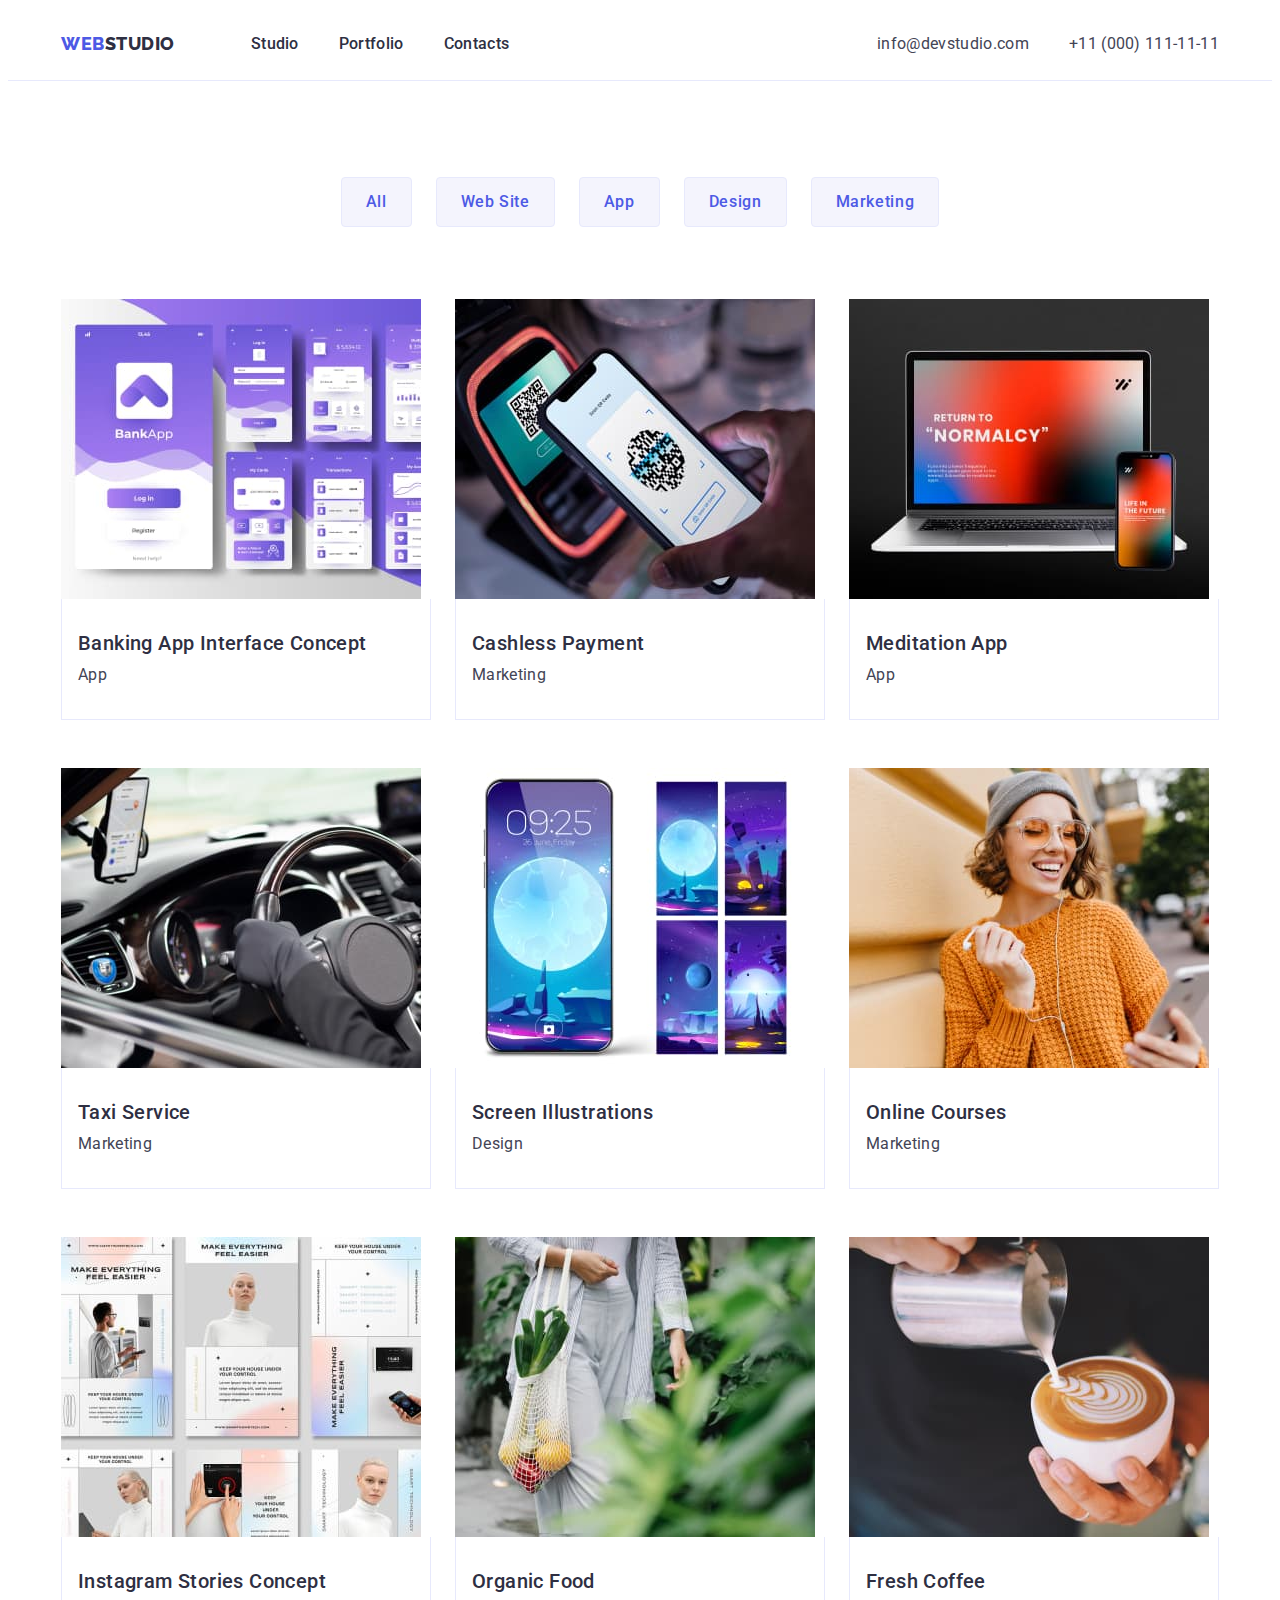
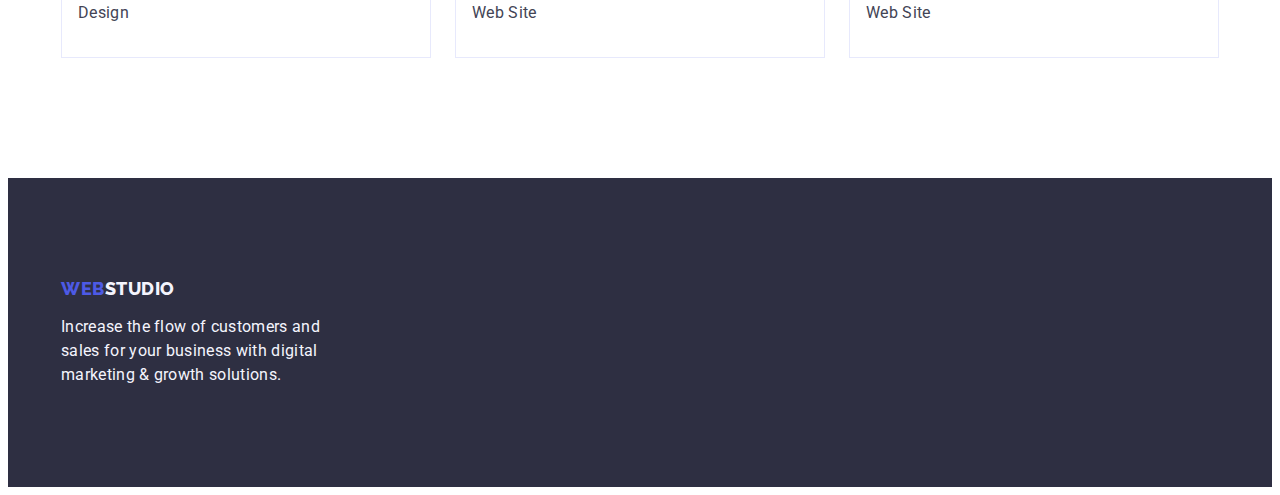
==== portfolio.html @ a3e1db14 "copied" ====
<!DOCTYPE html>
<html lang="en">
  <head>
    <meta charset="UTF-8" />
    <meta http-equiv="X-UA-Compatible" content="IE=edge" />
    <meta name="viewport" content="width=device-width, initial-scale=1.0" />
    <!-- normalize -->
    <link
      rel="stylesheet"
      href="https://cdnjs.cloudflare.com/ajax/libs/modern-normalize/2.0.0/modern-normalize.min.css"
      integrity="sha512-4xo8blKMVCiXpTaLzQSLSw3KFOVPWhm/TRtuPVc4WG6kUgjH6J03IBuG7JZPkcWMxJ5huwaBpOpnwYElP/m6wg=="
      crossorigin="anonymous"
      referrerpolicy="no-referrer"
    />
    <!-- fonts -->
    <link rel="preconnect" href="https://fonts.googleapis.com" />
    <link rel="preconnect" href="https://fonts.gstatic.com" crossorigin />
    <link
      href="https://fonts.googleapis.com/css2?family=Raleway:wght@800&family=Roboto:wght@400;500;700;900&display=swap"
      rel="stylesheet"
    />
    <!-- styles -->
    <link rel="stylesheet" href="./css/styles.css" />
    <title>WebStudio</title>
  </head>
  <body>
    <header class="header">
      <div class="container header-container">
        <nav class="nav-container">
          <a href="./index.html" class="logo link"
            >Web<span class="logo-secondary">Studio</span></a
          >
          <ul class="list list-container">
            <li><a class="link header-nav" href="./index.html">Studio</a></li>
            <li>
              <a class="link header-nav" href="./portfolio.html">Portfolio</a>
            </li>
            <li><a class="link header-nav" href="">Contacts</a></li>
          </ul>
        </nav>
        <address class="adress-container">
          <ul class="list sub-adress-container">
            <li>
              <a class="link address" href="mailto:info@devstudio.com"
                >info@devstudio.com</a
              >
            </li>
            <li>
              <a class="link address" href="tel:+110001111111"
                >+11 (000) 111-11-11</a
              >
            </li>
          </ul>
        </address>
      </div>
    </header>
    <main>
      <section class="portfolio">
        <div class="container">
          <!-- filter buttons -->
          <h1 hidden>projects examples</h1>
          <ul class="list filter-wrap">
            <li>
              <button type="button" class="button portfolio-button">All</button>
            </li>
            <li>
              <button type="button" class="button portfolio-button">
                Web Site
              </button>
            </li>
            <li>
              <button type="button" class="button portfolio-button">App</button>
            </li>
            <li>
              <button type="button" class="button portfolio-button">
                Design
              </button>
            </li>
            <li>
              <button type="button" class="button portfolio-button">
                Marketing
              </button>
            </li>
          </ul>
          <!-- works examples -->
          <ul class="list portf-examples-wrap">
            <li class="portf-examples">
              <a href="" class="link">
                <img
                  class="portfolio-pic"
                  src="./images/banking-app.jpg"
                  alt="applecation interface"
                  width="360"
                  height="300"
                />
                <div class="port-example-block">
                  <h2 class="example-title">Banking App Interface Concept</h2>
                  <p class="example-description">App</p>
                </div></a
              >
            </li>
            <li class="portf-examples">
              <a href="" class="link">
                <img
                  class="portfolio-pic"
                  src="./images/cashless-pay.jpg"
                  alt="apple-pay"
                  width="360"
                  height="300"
                />
                <div class="port-example-block">
                  <h2 class="example-title">Cashless Payment</h2>
                  <p class="example-description">Marketing</p>
                </div></a
              >
            </li>
            <li class="portf-examples">
              <a href="" class="link">
                <img
                  class="portfolio-pic"
                  src="./images/meditation-app.jpg"
                  alt="web site on destop"
                  width="360"
                  height="300"
                />
                <div class="port-example-block">
                  <h2 class="example-title">Meditation App</h2>
                  <p class="example-description">App</p>
                </div>
              </a>
            </li>
            <li class="portf-examples">
              <a href="" class="link">
                <img
                  class="portfolio-pic"
                  src="./images/taxi-service.jpg"
                  alt="drive wheel"
                  width="360"
                  height="300"
                />
                <div class="port-example-block">
                  <h2 class="example-title">Taxi Service</h2>
                  <p class="example-description">Marketing</p>
                </div></a
              >
            </li>
            <li class="portf-examples">
              <a href="" class="link">
                <img
                  class="portfolio-pic"
                  src="./images/screen-illustrations.jpg"
                  alt="wallpers on phone"
                  width="360"
                  height="300"
                />
                <div class="port-example-block">
                  <h2 class="example-title">Screen Illustrations</h2>
                  <p class="example-description">Design</p>
                </div>
              </a>
            </li>
            <li class="portf-examples">
              <a href="" class="link">
                <img
                  class="portfolio-pic"
                  src="./images/online-courses.jpg"
                  alt="happy women"
                  width="360"
                  height="300"
                />
                <div class="port-example-block">
                  <h2 class="example-title">Online Courses</h2>
                  <p class="example-description">Marketing</p>
                </div></a
              >
            </li>
            <li class="portf-examples">
              <a href="" class="link">
                <img
                  class="portfolio-pic"
                  src="./images/insta-stories.jpg"
                  alt="set of photos"
                  width="360"
                  height="300"
                />
                <div class="port-example-block">
                  <h2 class="example-title">Instagram Stories Concept</h2>
                  <p class="example-description">Design</p>
                </div></a
              >
            </li>
            <li class="portf-examples">
              <a href="" class="link">
                <img
                  class="portfolio-pic"
                  src="./images/organic-food.jpg"
                  alt="vegetables"
                  width="360"
                  height="300"
                />
                <div class="port-example-block">
                  <h2 class="example-title">Organic Food</h2>
                  <p class="example-description">Web Site</p>
                </div></a
              >
            </li>
            <li class="portf-examples">
              <a href="" class="link">
                <img
                  class="portfolio-pic"
                  src="./images/fresh-coffee.jpg"
                  alt="cup of coffee"
                  width="360"
                  height="300"
                />
                <div class="port-example-block">
                  <h2 class="example-title">Fresh Coffee</h2>
                  <p class="example-description">Web Site</p>
                </div></a
              >
            </li>
          </ul>
        </div>
      </section>
    </main>
    <footer class="footer">
      <div class="container footer-container">
        <a href="./index.html" class="logo link"
          >Web<span class="logo-secondary-alt">Studio</span></a
        >
        <p class="footer-text">
          Increase the flow of customers and sales for your business with
          digital marketing & growth solutions.
        </p>
      </div>
    </footer>
  </body>
</html>
---- css/styles.css ----
/* pallete */
/* iris rgba(77, 90, 229, 1) links colors*/
/* ocean rgba(64, 75, 191, 1) */
/* NAVY BLUE rgba(46, 47, 66, 1) overlay color*/
/* SLATE rgba(67, 68, 85, 1) body text color*/
/* cloud-color rgba(244, 244, 253, 1) */

/* *,
*::before,
*::after {
  box-sizing: border-box;
} */

p,
h1,
h2,
h3,
h4,
h5,
h6 {
  margin: 0;
}

ul,
ol {
  margin: 0;
  padding: 0;
}

img {
  display: block;
}

:root {
  --primary-text-color: #434455;
  --secondary-color: #ffffff;
  --navy-blue: #2e2f42;
  --links-text-color: #4d5ae5;
  --cloud-color: #f4f4fd;
  --ocean: #404bbf;
  --border-color: #e7e9fc;
}

.list {
  list-style: none;
}

body {
  color: var(--primary-text-color);
  font-family: "Roboto", sans-serif;
  background-color: var(--secondary-color);
}

.container {
  max-width: 1158px;
  padding-left: 15px;
  padding-right: 15px;
  margin: 0 auto;
  /* outline: 2px solid red; */
}

/* ----------HEADER--------- */
.header-container {
  display: flex;
  align-items: center;
}

.nav-container {
  display: flex;
  align-items: center;
}

.list-container {
  display: flex;
  align-items: center;
  gap: 40px;
}

.adress-container {
  margin-left: auto;
}

.sub-adress-container {
  display: flex;
  align-items: center;
  gap: 40px;
}

.header {
  font-size: 16px;
  line-height: 1.5;
  border-bottom: 1px solid #e7e9fc;
}

.logo {
  font-family: "Raleway", sans-serif;
  font-weight: 800;
  font-size: 18px;
  line-height: 1.17;
  color: var(--links-text-color);
  letter-spacing: 0.03em;
  text-decoration: none;
  text-transform: uppercase;
  /* margin-right: 76px; */
}
.header .logo {
  margin-right: 76px;
}

.logo-secondary {
  color: var(--navy-blue);
}

.logo-secondary-alt {
  color: var(--cloud-color);
}

.header-nav {
  font-family: inherit;
  font-weight: 500;
  letter-spacing: 0.02em;
  color: var(--navy-blue);
  font-style: normal;
  display: block;
  padding-top: 24px;
  padding-bottom: 24px;
}
.list-container {
}

.address {
  font-family: inherit;
  font-weight: 400;
  font-style: normal;
  letter-spacing: 0.02em;
  color: var(--primary-text-color);
}

.link {
  text-decoration: none;
}

.link:hover,
.link:focus {
  color: var(--ocean);
}

/* ----------HERO1--------- */
.hero {
  background-color: var(--navy-blue);
  padding-top: 188px;
  padding-bottom: 188px;
}

.hero-container {
}

.hero-caption {
  font-family: "Roboto";
  font-size: 56px;
  line-height: 1.07;
  letter-spacing: 0.02em;
  color: var(--secondary-color);
  display: block;
  max-width: 496px;
  margin-left: auto;
  margin-right: auto;
  margin-bottom: 48px;
}

/* ----------buttons--------- */
.button {
  font-family: "Roboto", sans-serif;
  font-weight: 500;
  font-size: 16px;
  line-height: 1.5;
  letter-spacing: 0.04em;
  cursor: pointer;
  border-radius: 4px;
  border: none;
}

.button:hover,
.button:focus {
  background-color: var(--ocean);
  color: var(--secondary-color);
  border: 1px solid transparent;
}

/* ----------button hero 1--------- */
.hero-button {
  color: var(--secondary-color);
  background-color: var(--links-text-color);
  display: block;
  margin: auto;
  min-width: 169px;
  height: 56px;
  box-shadow: 0px 4px 4px rgba(0, 0, 0, 0.15);
}

/* --------buttons portfolio------- */
.portfolio-button {
  background-color: var(--cloud-color);
  color: var(--links-text-color);
  padding: 12px 24px 12px 24px;
  border: 1px solid var(--border-color);
}

/* ----------GOALS 2--------- */

.goals-section {
  padding: 120px 0;
}

.goals-wrap {
  display: flex;
  align-items: center;
  gap: 24px;
}

.goals {
  font-size: 16px;
  line-height: 1.5;
  letter-spacing: 0.02em;
}

.goal-card {
  width: calc((100% - 72px) / 4);
}
.goals-subtitle {
  font-weight: 500;
  font-size: 20px;
  line-height: 1.2;
  letter-spacing: 0.02em;
  color: var(--navy-blue);
  margin-bottom: 8px;
}

/* -------WHAT ARE WE DOING 3------ */
.examples-list {
  padding-bottom: 120px;
}

.example-picture {
}

.pic-example {
  width: calc((100% -48) / 3);
}

.examples-wrap {
  display: flex;
  gap: 24px;
}

.sections-title {
  font-size: 36px;
  line-height: 1.11;
  text-align: center;
  letter-spacing: 0.02em;
  text-transform: capitalize;
  color: var(--navy-blue);
  margin-bottom: 72px;
}

.hidden {
  position: absolute;
  white-space: nowrap;
  width: 1px;
  height: 1px;
  overflow: hidden;
  border: 0;
  padding: 0;
  clip: rect(0 0 0 0);
  clip-path: inset(50%);
  margin: -1px;
}

/* ----------OUR TEAM 4--------- */
.our-team {
  padding-top: 120px;
  padding-bottom: 120px;
}

.team-wrap {
  display: flex;
  align-items: center;
  gap: 24px;
}

.team-container {
}

.worker-container {
  padding: 32px 16px;
}

.our-team {
  background-color: var(--cloud-color);
  text-align: center;
  letter-spacing: 0.02em;
}

.team-card {
  background-color: var(--secondary-color);
  box-shadow: 0px 1px 6px rgba(46, 47, 66, 0.08),
    0px 1px 1px rgba(46, 47, 66, 0.16), 0px 2px 1px rgba(46, 47, 66, 0.08);
  border-radius: 0px 0px 4px 4px;
  width: calc((100% - 72px) / 4);
}

.worker-name {
  color: var(--navy-blue);
  font-weight: 500;
  font-size: 20px;
  line-height: 1.2;
  letter-spacing: 0.02em;
  margin-bottom: 8px;
}

.job-description {
  font-size: 16px;
  line-height: 1.5;
}
/* ----------FOOTER--------- */

.footer-container {
}

.footer {
  font-size: 16px;
  line-height: 1.5;
  letter-spacing: 0.02em;
  background-color: var(--navy-blue);
  color: var(--cloud-color);
  padding-top: 100px;
  padding-bottom: 100px;
}

.footer .logo {
  display: inline-block;
  margin-bottom: 16px;
}

.footer-text {
  display: block;
  width: 264px;
  /* margin-top: 16px; */
}

/* ------PAGE 2----- */

/* PROJECTS EXAMPLE */

.portfolio {
  padding: 96px 0 120px;
}

.filter-wrap {
  display: flex;
  flex-wrap: wrap;
  gap: 24px;
  justify-content: center;
  margin-bottom: 72px;
}

.portf-examples-wrap {
  display: flex;
  flex-wrap: wrap;
  row-gap: 48px;
  column-gap: 24px;
}

.portf-examples {
  /* border: 1px solid #e7e9fc; */
  /* display: inline-block; */
  /* padding-bottom: 32px; */
  width: calc((100% - 48px) / 3);
}

.example-title {
  font-family: inherit;
  font-style: normal;
  font-weight: 500;
  font-size: 20px;
  line-height: 1.2;
  letter-spacing: 0.02em;
  color: var(--navy-blue);
  margin-bottom: 8px;
  /* margin-top: 32px; */
}

.example-description {
  font-family: inherit;
  font-size: 16px;
  line-height: 1.5;
  letter-spacing: 0.02em;
  color: var(--primary-text-color);
}

.portfolio-pic {
  display: block;
}

.port-example-block {
  padding: 32px 16px;
  border: 1px solid var(--border-color);
  border-top: none;
}
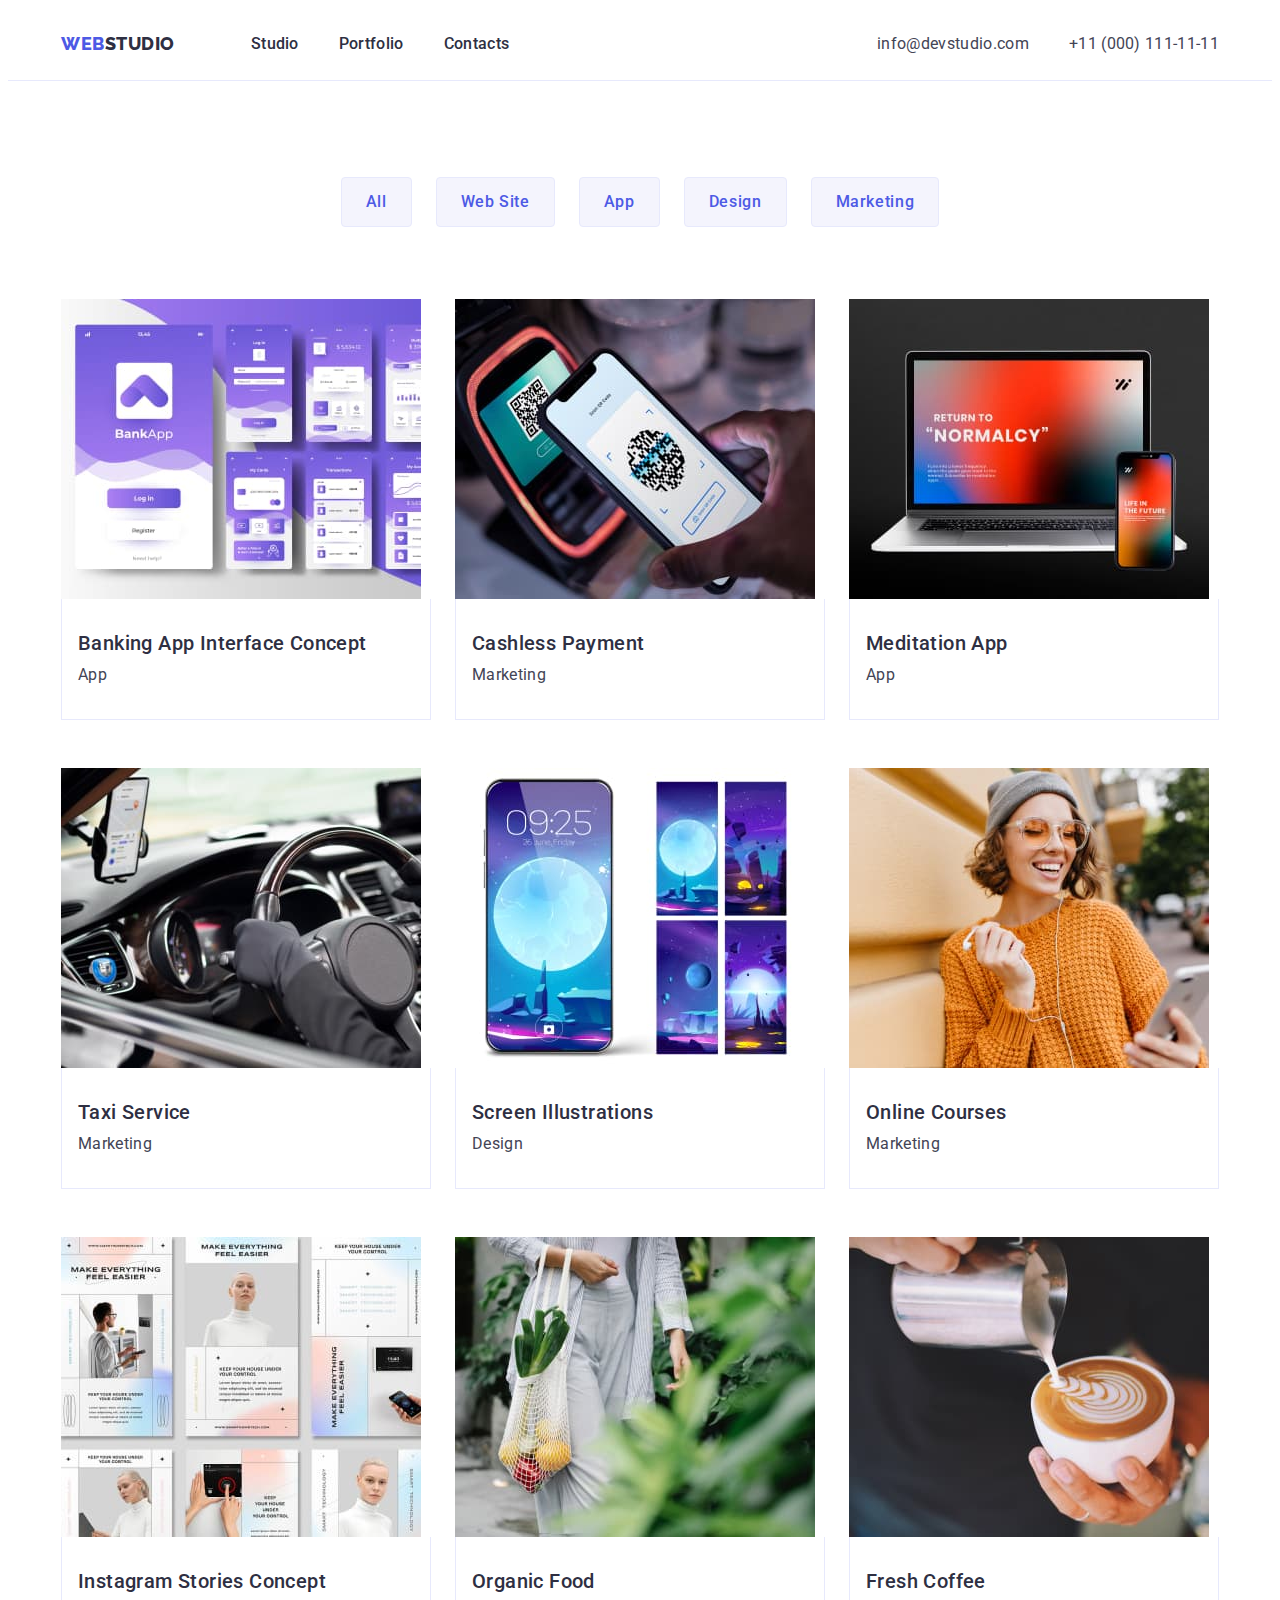
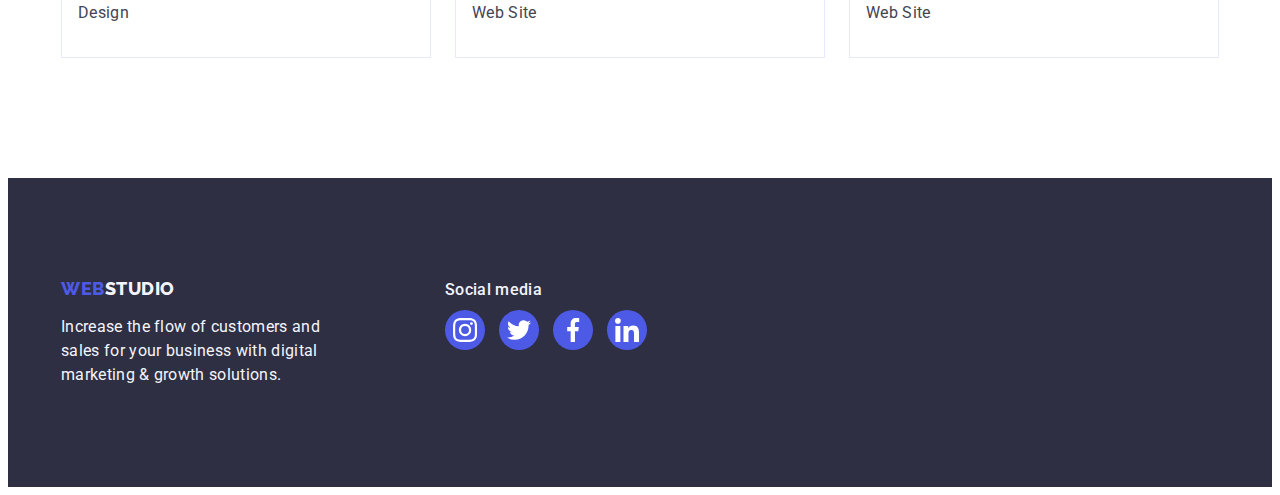
==== commit e18cf574: "footer updaated" ====
--- a/portfolio.html
+++ b/portfolio.html
@@ -224,14 +224,69 @@
       </section>
     </main>
     <footer class="footer">
-      <div class="container footer-container">
-        <a href="./index.html" class="logo link"
-          >Web<span class="logo-secondary-alt">Studio</span></a
-        >
-        <p class="footer-text">
-          Increase the flow of customers and sales for your business with
-          digital marketing & growth solutions.
-        </p>
+      <div class="container footer-container footer-links">
+        <div class="footer-descr">
+          <a href="./index.html" class="logo link"
+            >Web<span class="logo-secondary-alt">Studio</span></a
+          >
+          <p class="footer-text">
+            Increase the flow of customers and sales for your business with
+            digital marketing & growth solutions.
+          </p>
+        </div>
+        <div>
+          <h2 class="footer-caption">Social media</h2>
+          <ul class="worker-soc-list list">
+            <li class="worker-soc-item link">
+              <a
+                href=""
+                class="worker-soc-link link"
+                target="_blank"
+                rel="noopener noreferrer"
+              >
+                <svg class="worker-soc-icon" width="24" height="24">
+                  <use href="./images/icons.svg#icon-instagram"></use>
+                </svg>
+              </a>
+            </li>
+            <li class="worker-soc-item link">
+              <a
+                href=""
+                class="worker-soc-link link"
+                target="_blank"
+                rel="noopener noreferrer"
+              >
+                <svg class="worker-soc-icon" width="24" height="24">
+                  <use href="./images/icons.svg#icon-twitter"></use>
+                </svg>
+              </a>
+            </li>
+            <li class="worker-soc-item link">
+              <a
+                href="./images/icons.svg#icon-twitter"
+                class="worker-soc-link link"
+                target="_blank"
+                rel="noopener noreferrer"
+              >
+                <svg class="worker-soc-icon" width="24" height="24">
+                  <use href="./images/icons.svg#icon-facebook"></use>
+                </svg>
+              </a>
+            </li>
+            <li class="worker-soc-item link">
+              <a
+                href=""
+                class="worker-soc-link link"
+                target="_blank"
+                rel="noopener noreferrer"
+              >
+                <svg class="worker-soc-icon" width="24" height="24">
+                  <use href="./images/icons.svg#icon-linkedin"></use>
+                </svg>
+              </a>
+            </li>
+          </ul>
+        </div>
       </div>
     </footer>
   </body>
--- a/css/styles.css
+++ b/css/styles.css
@@ -39,6 +39,7 @@
   --cloud-color: #f4f4fd;
   --ocean: #404bbf;
   --border-color: #e7e9fc;
+  --light-slate: #8e8f99;
 }
 
 .list {
@@ -147,7 +148,14 @@
 
 /* ----------HERO1--------- */
 .hero {
-  background-color: var(--navy-blue);
+  background-image: linear-gradient(#2e2f42b3, #2e2f42b3),
+    url(../images/office-image.jpg);
+  max-width: 1440px;
+  background-size: cover;
+  margin-left: auto;
+  margin-right: auto;
+
+  /* background-color: var(--navy-blue); */
   padding-top: 188px;
   padding-bottom: 188px;
 }
@@ -233,6 +241,18 @@
   line-height: 1.2;
   letter-spacing: 0.02em;
   color: var(--navy-blue);
+  margin-bottom: 8px;
+}
+
+.goals-pic {
+  display: block;
+  display: flex;
+  align-items: center;
+  justify-content: center;
+  width: 264px;
+  height: 112px;
+  border-radius: 4px;
+  background-color: var(--cloud-color);
   margin-bottom: 8px;
 }
 
@@ -318,10 +338,74 @@
   margin-bottom: 8px;
 }
 
+.worker-soc-list {
+  display: flex;
+  justify-content: center;
+  gap: 10px;
+}
+
 .job-description {
   font-size: 16px;
   line-height: 1.5;
-}
+  margin-bottom: 8px;
+}
+
+.worker-soc-item {
+  width: 44px;
+  height: 44px;
+}
+
+.worker-soc-link {
+  width: 40px;
+  height: 40px;
+  background-color: var(--links-text-color);
+  border-radius: 50%;
+  display: block;
+  display: flex;
+  align-items: center;
+  justify-content: center;
+  fill: white;
+}
+
+/* CUSTOMERS */
+
+.customers-section {
+  padding-top: 120px;
+  padding-bottom: 120px;
+}
+
+.customer-list {
+  display: flex;
+  gap: 30px;
+}
+
+.customer-item {
+  width: calc((100% - 150px) / 6);
+  height: 90px;
+}
+.customer-link {
+  width: 100%;
+  height: 100%;
+  border: 1px solid var(--light-slate);
+  border-radius: 5px;
+  display: flex;
+  align-items: center;
+  justify-content: center;
+  color: var(--light-slate);
+}
+
+.customer-icon {
+  width: 100px;
+  height: 60px;
+  fill: currentColor;
+}
+
+.customer-link:hover,
+.customer-link:focus {
+  border-color: var(--ocean);
+  color: var(--ocean);
+}
+
 /* ----------FOOTER--------- */
 
 .footer-container {
@@ -346,6 +430,22 @@
   display: block;
   width: 264px;
   /* margin-top: 16px; */
+}
+
+.footer-links {
+  display: flex;
+}
+
+.footer-caption {
+  margin-bottom: 8px;
+  font-weight: 500;
+  font-size: 16px;
+  line-height: 1.5;
+  letter-spacing: 0.02em;
+}
+
+.footer-descr {
+  margin-right: 120px;
 }
 
 /* ------PAGE 2----- */
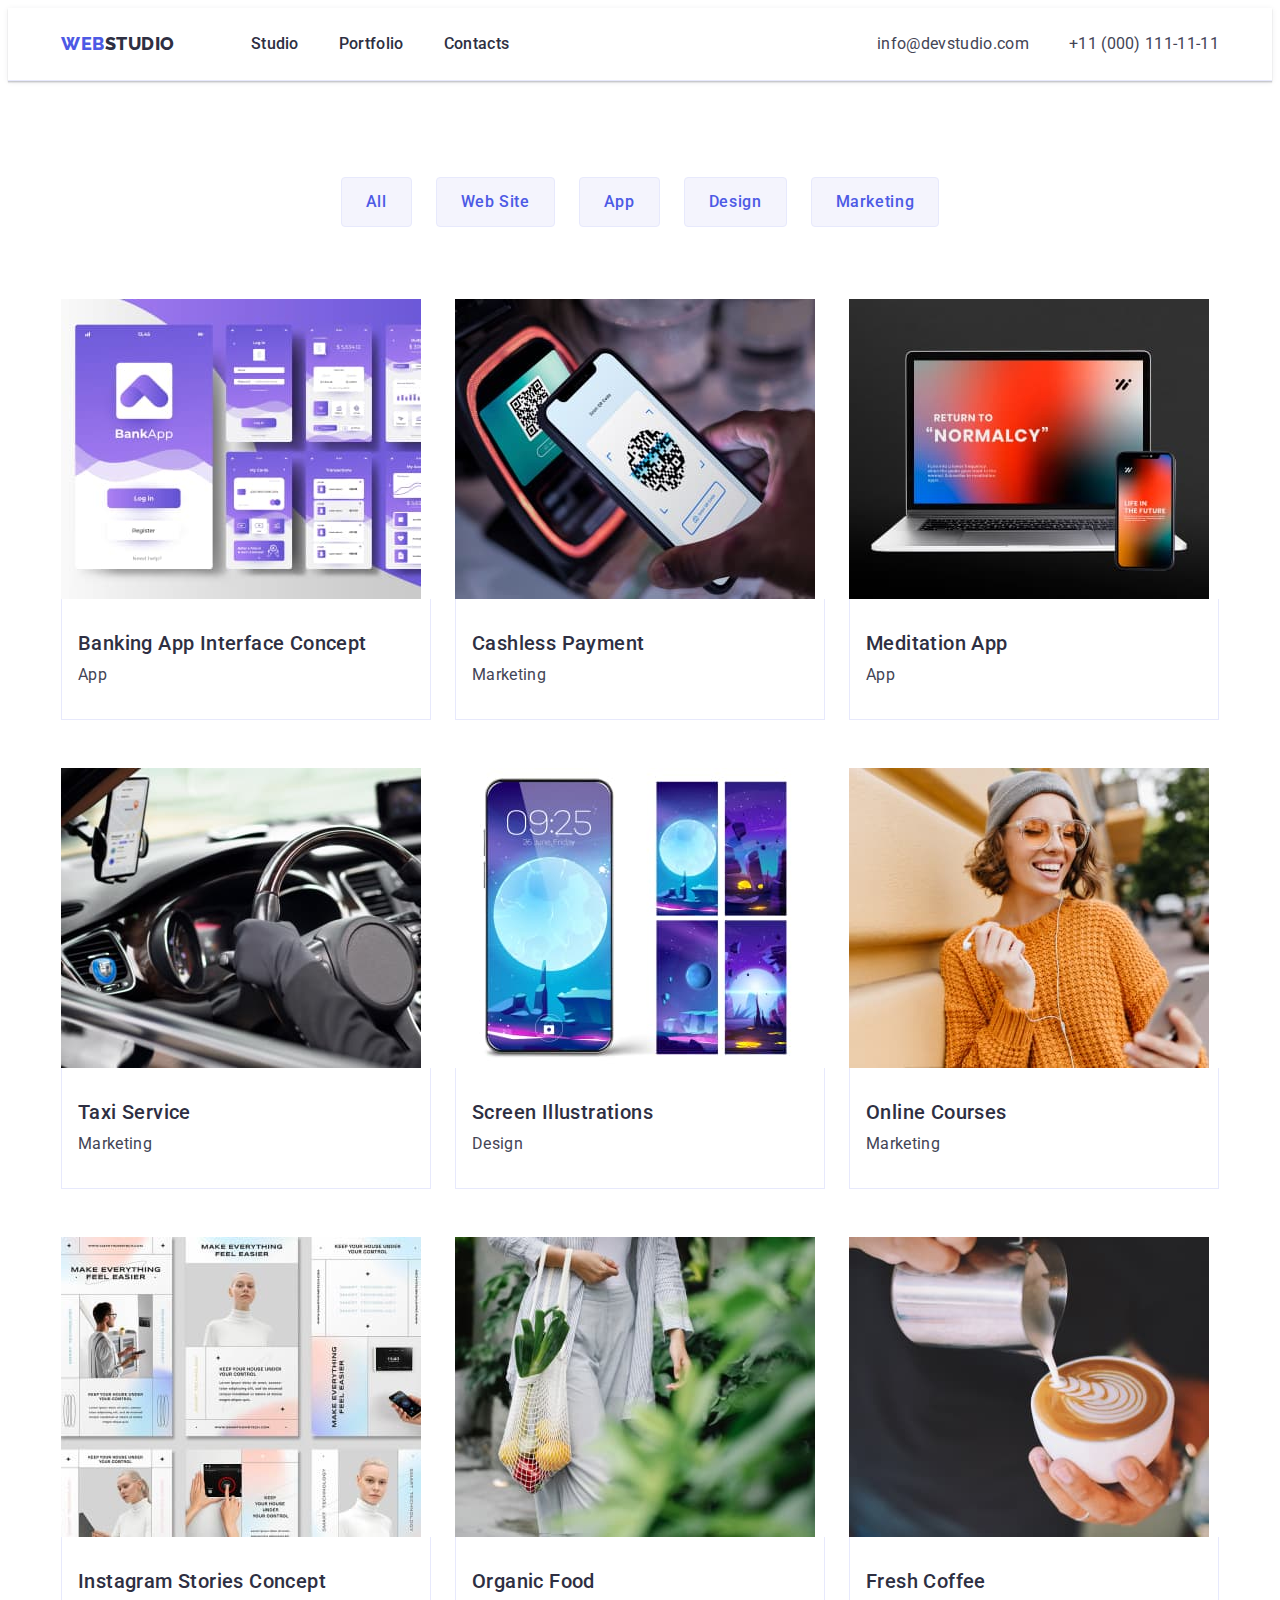
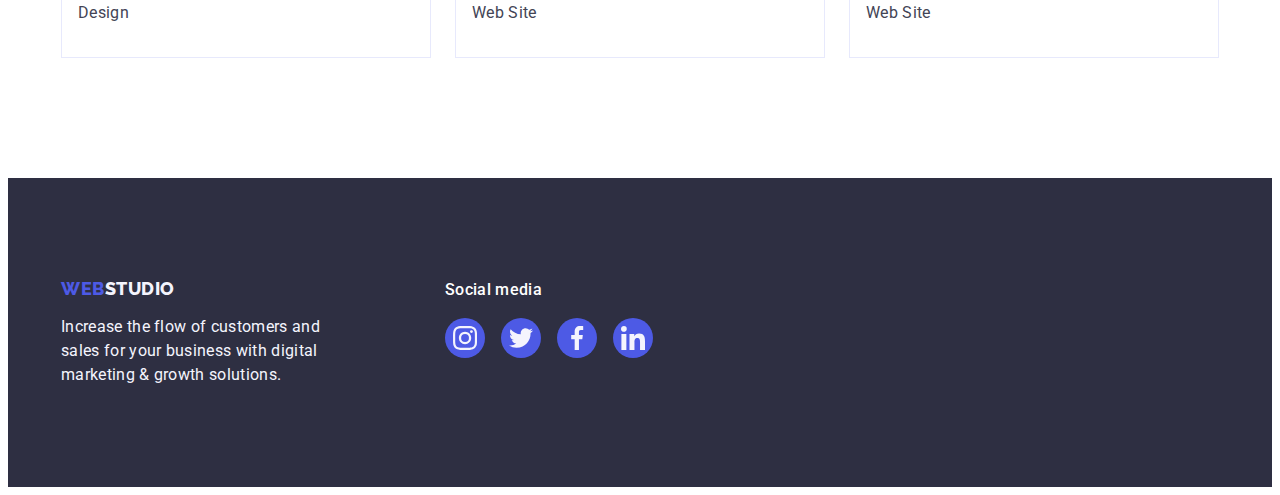
==== commit 0389a7db: "finish" ====
--- a/portfolio.html
+++ b/portfolio.html
@@ -85,7 +85,7 @@
           <!-- works examples -->
           <ul class="list portf-examples-wrap">
             <li class="portf-examples">
-              <a href="" class="link">
+              <a href="" class="link example-link">
                 <img
                   class="portfolio-pic"
                   src="./images/banking-app.jpg"
@@ -235,12 +235,12 @@
           </p>
         </div>
         <div>
-          <h2 class="footer-caption">Social media</h2>
-          <ul class="worker-soc-list list">
-            <li class="worker-soc-item link">
+          <p class="footer-caption">Social media</p>
+          <ul class="footer-soc-list list">
+            <li class="footer-soc-item link">
               <a
                 href=""
-                class="worker-soc-link link"
+                class="footer-soc-link link"
                 target="_blank"
                 rel="noopener noreferrer"
               >
@@ -249,10 +249,10 @@
                 </svg>
               </a>
             </li>
-            <li class="worker-soc-item link">
+            <li class="footer-soc-item link">
               <a
                 href=""
-                class="worker-soc-link link"
+                class="footer-soc-link link"
                 target="_blank"
                 rel="noopener noreferrer"
               >
@@ -261,7 +261,7 @@
                 </svg>
               </a>
             </li>
-            <li class="worker-soc-item link">
+            <li class="footer-soc-item link">
               <a
                 href="./images/icons.svg#icon-twitter"
                 class="worker-soc-link link"
@@ -273,10 +273,10 @@
                 </svg>
               </a>
             </li>
-            <li class="worker-soc-item link">
+            <li class="footer-soc-item link">
               <a
                 href=""
-                class="worker-soc-link link"
+                class="footer-soc-link link"
                 target="_blank"
                 rel="noopener noreferrer"
               >
--- a/css/styles.css
+++ b/css/styles.css
@@ -91,6 +91,8 @@
   font-size: 16px;
   line-height: 1.5;
   border-bottom: 1px solid #e7e9fc;
+  box-shadow: 0px 2px 1px rgba(46, 47, 66, 0.08),
+    0px 1px 1px rgba(46, 47, 66, 0.16), 0px 1px 6px rgba(46, 47, 66, 0.08);
 }
 
 .logo {
@@ -150,6 +152,8 @@
 .hero {
   background-image: linear-gradient(#2e2f42b3, #2e2f42b3),
     url(../images/office-image.jpg);
+  background-repeat: no-repeat;
+  background-position: center;
   max-width: 1440px;
   background-size: cover;
   margin-left: auto;
@@ -212,6 +216,12 @@
   color: var(--links-text-color);
   padding: 12px 24px 12px 24px;
   border: 1px solid var(--border-color);
+}
+
+.portfolio-button:hover,
+.portfolio-button:focus {
+  box-shadow: 0px 3px 1px rgba(0, 0, 0, 0.1), 0px 2px 1px rgba(0, 0, 0, 0.08),
+    0px 2px 2px rgba(0, 0, 0, 0.12);
 }
 
 /* ----------GOALS 2--------- */
@@ -338,35 +348,40 @@
   margin-bottom: 8px;
 }
 
+.job-description {
+  font-size: 16px;
+  line-height: 1.5;
+  margin-bottom: 8px;
+}
+
 .worker-soc-list {
   display: flex;
   justify-content: center;
-  gap: 10px;
-}
-
-.job-description {
-  font-size: 16px;
-  line-height: 1.5;
-  margin-bottom: 8px;
+  gap: 24px;
 }
 
 .worker-soc-item {
-  width: 44px;
-  height: 44px;
-}
-
-.worker-soc-link {
+  display: block;
   width: 40px;
   height: 40px;
+}
+
+.worker-soc-link {
+  width: 100%;
+  height: 100%;
   background-color: var(--links-text-color);
   border-radius: 50%;
   display: block;
   display: flex;
   align-items: center;
   justify-content: center;
-  fill: white;
-}
-
+  fill: #f4f4fd;
+}
+
+.worker-soc-link:hover,
+.worker-soc-link:focus {
+  background-color: var(--ocean);
+}
 /* CUSTOMERS */
 
 .customers-section {
@@ -376,18 +391,18 @@
 
 .customer-list {
   display: flex;
-  gap: 30px;
+  gap: 24px;
 }
 
 .customer-item {
-  width: calc((100% - 150px) / 6);
-  height: 90px;
+  width: calc((100% - 120px) / 6);
+  height: 88px;
 }
 .customer-link {
   width: 100%;
   height: 100%;
   border: 1px solid var(--light-slate);
-  border-radius: 5px;
+  border-radius: 4px;
   display: flex;
   align-items: center;
   justify-content: center;
@@ -434,6 +449,13 @@
 
 .footer-links {
   display: flex;
+  align-items: baseline;
+}
+
+.footer-soc-list {
+  display: flex;
+  justify-content: center;
+  gap: 16px;
 }
 
 .footer-caption {
@@ -442,6 +464,31 @@
   font-size: 16px;
   line-height: 1.5;
   letter-spacing: 0.02em;
+  margin-bottom: 16px;
+  color: var(--secondary-color);
+}
+
+.footer-soc-item {
+  display: block;
+  width: 40px;
+  height: 40px;
+}
+
+.footer-soc-link {
+  width: 100%;
+  height: 100%;
+  background-color: var(--links-text-color);
+  border-radius: 50%;
+  display: block;
+  display: flex;
+  align-items: center;
+  justify-content: center;
+  fill: #f4f4fd;
+}
+
+.footer-soc-link:hover,
+.footer-soc-link:focus {
+  background-color: #31d0aa;
 }
 
 .footer-descr {
@@ -507,3 +554,13 @@
   border: 1px solid var(--border-color);
   border-top: none;
 }
+
+.example-link {
+  display: block;
+}
+
+.example-link:hover,
+.example-link:focus {
+  box-shadow: 0px 1px 6px rgba(46, 47, 66, 0.08),
+    0px 1px 1px rgba(46, 47, 66, 0.16), 0px 2px 1px rgba(46, 47, 66, 0.08);
+}
